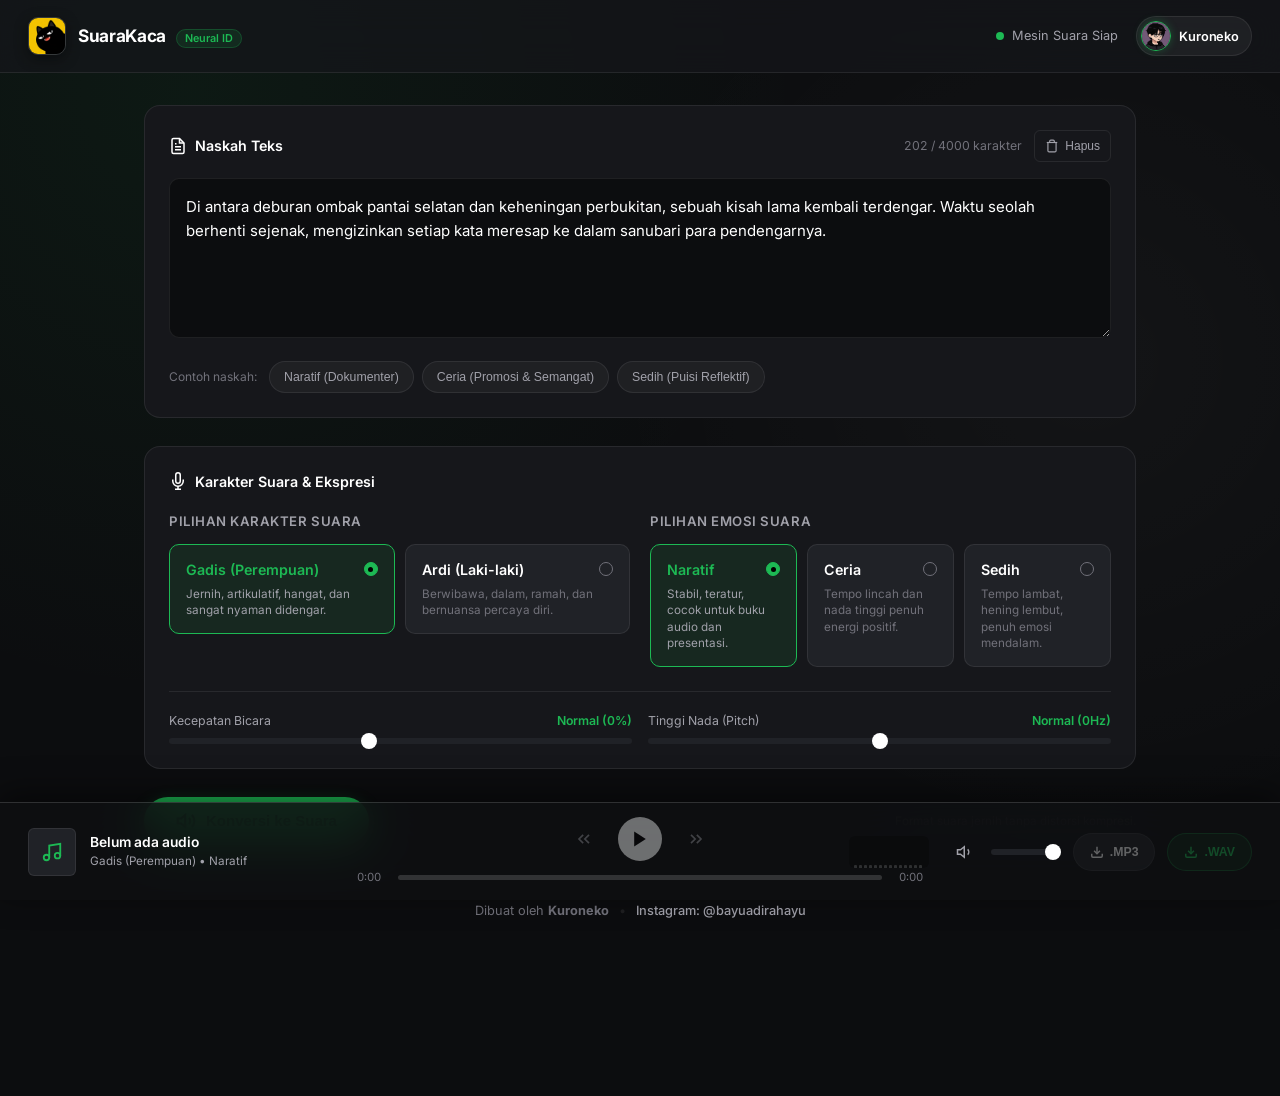
==== index.html @ 6d67e35c "fix: resolve Vercel 404 routing and add reliable fail-safe Indonesian TTS fallback" ====
<!DOCTYPE html>
<html lang="id">

<head>
  <meta charset="UTF-8">
  <meta name="viewport" content="width=device-width, initial-scale=1.0">
  <title>SuaraKaca - Text to Speech Bahasa Indonesia</title>
  <link rel="icon" type="image/png" href="/static/images/icon.png">
  <link rel="apple-touch-icon" href="/static/images/icon.png">
  <link rel="stylesheet" href="/static/css/style.css">
  <link rel="preconnect" href="https://fonts.googleapis.com">
  <link rel="preconnect" href="https://fonts.gstatic.com" crossorigin>
  <link href="https://fonts.googleapis.com/css2?family=Inter:wght@400;500;600;700&display=swap" rel="stylesheet">
</head>

<body>

  <!-- App Header -->
  <header class="app-header">
    <div class="brand-wrapper">
      <img src="/static/images/icon.png" alt="Logo SuaraKaca" class="brand-logo-img">
      <div>
        <span class="brand-title">SuaraKaca</span>
        <span class="brand-badge">Neural ID</span>
      </div>
    </div>

    <div class="header-right">
      <div class="header-status">
        <span class="status-indicator" aria-hidden="true"></span>
        <span class="status-text">Mesin Suara Siap</span>
      </div>

      <!-- Profile Button in Navigation Bar -->
      <button id="profileBtn" class="profile-nav-btn" aria-label="Buka profil pembuat Kuroneko" aria-haspopup="dialog">
        <img src="/static/images/iconprofilesaya.png" alt="Foto Kuroneko" class="nav-avatar">
        <span class="nav-profile-name">Kuroneko</span>
      </button>
    </div>
  </header>

  <!-- Profile Modal Dialog (Liquid Glass) -->
  <div id="profileModal" class="modal-backdrop" role="dialog" aria-modal="true" aria-labelledby="modalProfileTitle"
    style="display: none;">
    <div class="modal-glass-card">
      <button id="closeProfileModal" class="modal-close-btn" aria-label="Tutup jendela profil">
        <svg width="20" height="20" viewBox="0 0 24 24" fill="none" stroke="currentColor" stroke-width="2">
          <line x1="18" y1="6" x2="6" y2="18"></line>
          <line x1="6" y1="6" x2="18" y2="18"></line>
        </svg>
      </button>

      <div class="profile-hero">
        <div class="profile-avatar-wrapper">
          <img src="/static/images/iconprofilesaya.png" alt="Foto Profil Kuroneko" class="profile-avatar-large">
          <span class="profile-online-badge" title="Online" aria-hidden="true"></span>
        </div>
        <h3 id="modalProfileTitle" class="profile-name">Kuroneko</h3>
        <span class="profile-badge">Created by Kuroneko</span>
        <p class="profile-bio">
          Pengembang aplikasi SuaraKaca. Dibuat dengan dedikasi untuk Text to Speech bahasa Indonesia yang jernih.
        </p>
      </div>

      <div class="profile-links">
        <a href="https://instagram.com/bayuadirahayu" target="_blank" rel="noopener noreferrer"
          class="social-link-btn instagram-btn" aria-label="Buka Instagram @bayuadirahayu di tab baru">
          <svg width="18" height="18" viewBox="0 0 24 24" fill="currentColor" aria-hidden="true">
            <path
              d="M12 2.163c3.204 0 3.584.012 4.85.07 3.252.148 4.771 1.691 4.919 4.919.058 1.265.069 1.645.069 4.849 0 3.205-.012 3.584-.069 4.849-.149 3.225-1.664 4.771-4.919 4.919-1.266.058-1.644.07-4.85.07-3.204 0-3.584-.012-4.849-.07-3.26-.149-4.771-1.699-4.919-4.92-.058-1.265-.07-1.644-.07-4.849 0-3.204.013-3.583.07-4.849.149-3.227 1.664-4.771 4.919-4.919 1.266-.057 1.645-.069 4.849-.069zm0-2.163c-3.259 0-3.667.014-4.947.072-4.358.2-6.78 2.618-6.98 6.98-.059 1.281-.073 1.689-.073 4.948 0 3.259.014 3.668.072 4.948.2 4.358 2.618 6.78 6.98 6.98 1.281.058 1.689.072 4.948.072 3.259 0 3.668-.014 4.948-.072 4.354-.2 6.782-2.618 6.979-6.98.059-1.28.073-1.689.073-4.948 0-3.259-.014-3.667-.072-4.947-.196-4.354-2.617-6.78-6.979-6.98-1.281-.059-1.69-.073-4.949-.073zm0 5.838c-3.403 0-6.162 2.759-6.162 6.162s2.759 6.163 6.162 6.163 6.162-2.759 6.162-6.163c0-3.403-2.759-6.162-6.162-6.162zm0 10.162c-2.209 0-4-1.79-4-4 0-2.209 1.791-4 4-4s4 1.791 4 4c0 2.21-1.791 4-4 4zm6.406-11.845c-.796 0-1.441.645-1.441 1.44s.645 1.44 1.441 1.44c.795 0 1.439-.645 1.439-1.44s-.644-1.44-1.439-1.44z" />
          </svg>
          <span>Instagram: @bayuadirahayu</span>
          <svg width="14" height="14" viewBox="0 0 24 24" fill="none" stroke="currentColor" stroke-width="2"
            class="external-icon" aria-hidden="true">
            <path d="M18 13v6a2 2 0 0 1-2 2H5a2 2 0 0 1-2-2V8a2 2 0 0 1 2-2h6"></path>
            <polyline points="15 3 21 3 21 9"></polyline>
            <line x1="10" y1="14" x2="21" y2="3"></line>
          </svg>
        </a>
      </div>
    </div>
  </div>

  <!-- Main Content -->
  <main class="main-container">

    <!-- Error Toast -->
    <div id="errorToast" class="error-toast" role="alert">
      <span id="errorMessage">Terjadi kesalahan pada sistem.</span>
      <button id="errorCloseBtn" class="error-close" aria-label="Tutup pesan kesalahan">
        <svg width="16" height="16" viewBox="0 0 24 24" fill="none" stroke="currentColor" stroke-width="2">
          <line x1="18" y1="6" x2="6" y2="18"></line>
          <line x1="6" y1="6" x2="18" y2="18"></line>
        </svg>
      </button>
    </div>

    <!-- Text Input Panel -->
    <section class="glass-panel editor-section" aria-labelledby="editorHeading">
      <div class="editor-header">
        <h2 id="editorHeading" class="section-label">
          <svg width="18" height="18" viewBox="0 0 24 24" fill="none" stroke="currentColor" stroke-width="2">
            <path d="M14 2H6a2 2 0 0 0-2 2v16a2 2 0 0 0 2 2h12a2 2 0 0 0 2-2V8z"></path>
            <polyline points="14 2 14 8 20 8"></polyline>
            <line x1="16" y1="13" x2="8" y2="13"></line>
            <line x1="16" y1="17" x2="8" y2="17"></line>
            <polyline points="10 9 9 9 8 9"></polyline>
          </svg>
          Naskah Teks
        </h2>
        <div class="editor-actions">
          <span id="charCounter" class="char-counter">0 / 4000 karakter</span>
          <button id="clearTextBtn" class="btn-ghost-sm" aria-label="Bersihkan teks">
            <svg width="14" height="14" viewBox="0 0 24 24" fill="none" stroke="currentColor" stroke-width="2">
              <polyline points="3 6 5 6 21 6"></polyline>
              <path d="M19 6v14a2 2 0 0 1-2 2H7a2 2 0 0 1-2-2V6m3 0V4a2 2 0 0 1 2-2h4a2 2 0 0 1 2 2v2"></path>
            </svg>
            Hapus
          </button>
        </div>
      </div>

      <div class="text-input-wrapper">
        <textarea id="speechText" class="speech-textarea"
          placeholder="Tulis atau tempel teks bahasa Indonesia di sini. Pilih karakter suara dan emosi di bawah, lalu tekan tombol Konversi untuk mendengarkan..."
          maxlength="4000" rows="5"></textarea>
      </div>

      <!-- Quick Preset Examples -->
      <div class="presets-bar">
        <span class="presets-label">Contoh naskah:</span>
        <button type="button" class="chip-btn" data-preset="naratif">
          Naratif (Dokumenter)
        </button>
        <button type="button" class="chip-btn" data-preset="ceria">
          Ceria (Promosi & Semangat)
        </button>
        <button type="button" class="chip-btn" data-preset="sedih">
          Sedih (Puisi Reflektif)
        </button>
      </div>
    </section>

    <!-- Voice & Emotion Configuration -->
    <section class="glass-panel" aria-labelledby="configHeading">
      <h2 id="configHeading" class="section-label" style="margin-bottom: 20px;">
        <svg width="18" height="18" viewBox="0 0 24 24" fill="none" stroke="currentColor" stroke-width="2">
          <path d="M12 1a3 3 0 0 0-3 3v8a3 3 0 0 0 6 0V4a3 3 0 0 0-3-3z"></path>
          <path d="M19 10v2a7 7 0 0 1-14 0v-2"></path>
          <line x1="12" y1="19" x2="12" y2="23"></line>
          <line x1="8" y1="23" x2="16" y2="23"></line>
        </svg>
        Karakter Suara & Ekspresi
      </h2>

      <div class="controls-grid">
        <!-- Voice Choice (Gender) -->
        <div class="control-group">
          <span class="group-title">Pilihan Karakter Suara</span>
          <div class="selector-row" role="radiogroup" aria-label="Pilihan Karakter Suara">
            <!-- Gadis (Female) -->
            <div class="selectable-card active" data-voice="id-ID-GadisNeural" tabindex="0" role="radio"
              aria-checked="true">
              <div class="card-title-row">
                <span class="card-title">Gadis (Perempuan)</span>
                <span class="radio-dot" aria-hidden="true"></span>
              </div>
              <p class="card-desc">Jernih, artikulatif, hangat, dan sangat nyaman didengar.</p>
            </div>
            <!-- Ardi (Male) -->
            <div class="selectable-card" data-voice="id-ID-ArdiNeural" tabindex="0" role="radio" aria-checked="false">
              <div class="card-title-row">
                <span class="card-title">Ardi (Laki-laki)</span>
                <span class="radio-dot" aria-hidden="true"></span>
              </div>
              <p class="card-desc">Berwibawa, dalam, ramah, dan bernuansa percaya diri.</p>
            </div>
          </div>
        </div>

        <!-- Tone / Emotion Choice -->
        <div class="control-group">
          <span class="group-title">Pilihan Emosi Suara</span>
          <div class="selector-row" role="radiogroup" aria-label="Pilihan Emosi Suara">
            <!-- Naratif -->
            <div class="selectable-card active" data-tone="naratif" tabindex="0" role="radio" aria-checked="true">
              <div class="card-title-row">
                <span class="card-title">Naratif</span>
                <span class="radio-dot" aria-hidden="true"></span>
              </div>
              <p class="card-desc">Stabil, teratur, cocok untuk buku audio dan presentasi.</p>
            </div>
            <!-- Ceria -->
            <div class="selectable-card" data-tone="ceria" tabindex="0" role="radio" aria-checked="false">
              <div class="card-title-row">
                <span class="card-title">Ceria</span>
                <span class="radio-dot" aria-hidden="true"></span>
              </div>
              <p class="card-desc">Tempo lincah dan nada tinggi penuh energi positif.</p>
            </div>
            <!-- Sedih -->
            <div class="selectable-card" data-tone="sedih" tabindex="0" role="radio" aria-checked="false">
              <div class="card-title-row">
                <span class="card-title">Sedih</span>
                <span class="radio-dot" aria-hidden="true"></span>
              </div>
              <p class="card-desc">Tempo lambat, hening lembut, penuh emosi mendalam.</p>
            </div>
          </div>
        </div>
      </div>

      <!-- Fine-tune Sliders -->
      <div class="sliders-wrapper"
        style="margin-top: 24px; border-top: 1px solid var(--border-subtle); padding-top: 20px;">
        <div class="slider-item">
          <div class="slider-label-row">
            <label for="rateSlider" class="slider-name">Kecepatan Bicara</label>
            <span id="rateValue" class="slider-value">Normal (0%)</span>
          </div>
          <input type="range" id="rateSlider" min="-30" max="40" value="0" step="5">
        </div>
        <div class="slider-item">
          <div class="slider-label-row">
            <label for="pitchSlider" class="slider-name">Tinggi Nada (Pitch)</label>
            <span id="pitchValue" class="slider-value">Normal (0Hz)</span>
          </div>
          <input type="range" id="pitchSlider" min="-20" max="20" value="0" step="2">
        </div>
      </div>
    </section>

    <!-- Generate Action -->
    <div class="action-bar">
      <button id="generateBtn" class="btn-primary-generate" type="button">
        <svg id="generateIcon" width="20" height="20" viewBox="0 0 24 24" fill="none" stroke="currentColor"
          stroke-width="2.5">
          <polygon points="11 5 6 9 2 9 2 15 6 15 11 19 11 5"></polygon>
          <path d="M15.54 8.46a5 5 0 0 1 0 7.07"></path>
          <path d="M19.07 4.93a10 10 0 0 1 0 14.14"></path>
        </svg>
        <svg id="loadingSpinner" class="loading-circle" width="20" height="20" viewBox="0 0 24 24" fill="none"
          style="display: none;" aria-hidden="true">
          <circle cx="12" cy="12" r="9.5" stroke="currentColor" stroke-width="3" opacity="0.25"></circle>
          <path d="M12 2.5a9.5 9.5 0 0 1 9.5 9.5" stroke="currentColor" stroke-width="3" stroke-linecap="round"></path>
        </svg>
        <span id="generateBtnText">Konversi ke Suara</span>
      </button>
      <span class="card-desc">Format suara jernih tanpa distorsi kompresi.</span>
    </div>

    <!-- Creator Credits Footer -->
    <div class="app-credit-footer">
      <span>Dibuat oleh <strong>Kuroneko</strong></span>
      <span class="credit-divider">•</span>
      <a href="https://instagram.com/bayuadirahayu" target="_blank" rel="noopener noreferrer" class="credit-link">
        Instagram: @bayuadirahayu
      </a>
    </div>

  </main>

  <!-- Sticky Spotify Bottom Player Dock (Liquid Glass) -->
  <footer class="spotify-dock" id="playerDock" aria-label="Pemutar Suara Preview">
    <!-- Left: Track Metadata -->
    <div class="dock-track-info">
      <div class="track-avatar" id="playerAvatar" aria-hidden="true">
        <svg width="22" height="22" viewBox="0 0 24 24" fill="none" stroke="currentColor" stroke-width="2">
          <path d="M9 18V5l12-2v13"></path>
          <circle cx="6" cy="18" r="3"></circle>
          <circle cx="18" cy="16" r="3"></circle>
        </svg>
      </div>
      <div class="track-meta">
        <span class="track-title" id="playerTitle">Belum ada audio</span>
        <span class="track-subtitle" id="playerSubtitle">Gadis (Perempuan) • Naratif</span>
      </div>
    </div>

    <!-- Center: Playback Controls & Scrubber -->
    <div class="dock-playback">
      <div class="playback-buttons">
        <button id="rewindBtn" class="btn-ctrl" aria-label="Mundur 5 detik" disabled>
          <svg width="20" height="20" viewBox="0 0 24 24" fill="none" stroke="currentColor" stroke-width="2">
            <polyline points="11 17 6 12 11 7"></polyline>
            <polyline points="18 17 13 12 18 7"></polyline>
          </svg>
        </button>

        <button id="playPauseBtn" class="btn-play-pause" aria-label="Putar audio" disabled>
          <svg id="playIcon" width="20" height="20" viewBox="0 0 24 24" fill="currentColor">
            <polygon points="5 3 19 12 5 21 5 3"></polygon>
          </svg>
          <svg id="pauseIcon" width="20" height="20" viewBox="0 0 24 24" fill="currentColor" style="display: none;">
            <rect x="6" y="4" width="4" height="16"></rect>
            <rect x="14" y="4" width="4" height="16"></rect>
          </svg>
        </button>

        <button id="forwardBtn" class="btn-ctrl" aria-label="Maju 5 detik" disabled>
          <svg width="20" height="20" viewBox="0 0 24 24" fill="none" stroke="currentColor" stroke-width="2">
            <polyline points="13 17 18 12 13 7"></polyline>
            <polyline points="6 17 11 12 6 7"></polyline>
          </svg>
        </button>
      </div>

      <div class="scrubber-row">
        <span id="currentTime" class="time-text">0:00</span>
        <div id="progressTrack" class="progress-track" role="slider" aria-label="Progres pemutaran" aria-valuemin="0"
          aria-valuemax="100" aria-valuenow="0" tabindex="0">
          <div id="progressFill" class="progress-fill">
            <div class="progress-handle"></div>
          </div>
        </div>
        <span id="durationTime" class="time-text">0:00</span>
      </div>
    </div>

    <!-- Right: Visualizer Spectrum & Dual Downloads -->
    <div class="dock-actions">
      <canvas id="visualizerCanvas" class="visualizer-canvas" width="80" height="32" aria-hidden="true"></canvas>

      <div class="volume-group">
        <button id="muteBtn" class="btn-ctrl" aria-label="Bisukan suara">
          <svg id="volumeIcon" width="18" height="18" viewBox="0 0 24 24" fill="none" stroke="currentColor"
            stroke-width="2">
            <polygon points="11 5 6 9 2 9 2 15 6 15 11 19 11 5"></polygon>
            <path d="M15.54 8.46a5 5 0 0 1 0 7.07"></path>
          </svg>
        </button>
        <input type="range" id="volumeSlider" class="volume-slider" min="0" max="1" step="0.05" value="1"
          aria-label="Pengatur volume">
      </div>

      <button id="downloadMp3Btn" class="btn-download" aria-label="Unduh format MP3" disabled>
        <svg width="14" height="14" viewBox="0 0 24 24" fill="none" stroke="currentColor" stroke-width="2.5">
          <path d="M21 15v4a2 2 0 0 1-2 2H5a2 2 0 0 1-2-2v-4"></path>
          <polyline points="7 10 12 15 17 10"></polyline>
          <line x1="12" y1="15" x2="12" y2="3"></line>
        </svg>
        .MP3
      </button>

      <button id="downloadWavBtn" class="btn-download btn-download-wav" aria-label="Unduh format WAV" disabled>
        <svg width="14" height="14" viewBox="0 0 24 24" fill="none" stroke="currentColor" stroke-width="2.5">
          <path d="M21 15v4a2 2 0 0 1-2 2H5a2 2 0 0 1-2-2v-4"></path>
          <polyline points="7 10 12 15 17 10"></polyline>
          <line x1="12" y1="15" x2="12" y2="3"></line>
        </svg>
        .WAV
      </button>
    </div>
  </footer>

  <!-- Scripts -->
  <script src="/static/js/wav_encoder.js"></script>
  <script src="/static/js/app.js"></script>
</body>

</html>
---- static/css/style.css ----
/* ==========================================================================
   SuaraKaca - Spotify Liquid Glass Theme
   Designed following Antislop UI & Accessibility standards (WCAG AAA)
   ========================================================================== */

:root {
  /* Color Palette (R-29: 2-3 Core + 1 Accent) */
  --bg-base: #0c0d0f;
  --bg-surface: #16171b;
  --bg-surface-elevated: #202227;
  --bg-glass: rgba(22, 23, 27, 0.72);
  --bg-glass-heavy: rgba(14, 15, 18, 0.88);
  
  --border-subtle: rgba(255, 255, 255, 0.08);
  --border-glass: rgba(255, 255, 255, 0.14);
  --border-focus: #1db954;

  --text-primary: #ffffff;
  --text-secondary: #a1a1aa;
  --text-muted: #71717a;

  --spotify-green: #1db954;
  --spotify-green-hover: #1ed760;
  --spotify-green-active: #169c46;
  --spotify-green-glow: rgba(29, 185, 84, 0.28);

  --danger-bg: rgba(239, 68, 68, 0.15);
  --danger-border: rgba(239, 68, 68, 0.4);
  --danger-text: #fca5a5;

  /* Typography */
  --font-sans: 'Inter', -apple-system, BlinkMacSystemFont, 'Segoe UI', Roboto, Helvetica, Arial, sans-serif;
  
  /* Radii (R-11: Varied and deliberate) */
  --radius-sm: 6px;
  --radius-md: 10px;
  --radius-lg: 16px;
  --radius-full: 9999px;

  /* Transitions */
  --transition-fast: 140ms ease;
  --transition-normal: 220ms cubic-bezier(0.16, 1, 0.3, 1);
}

/* Base Reset */
*, *::before, *::after {
  box-sizing: border-box;
  margin: 0;
  padding: 0;
}

html, body {
  min-height: 100%;
  background-color: var(--bg-base);
  color: var(--text-primary);
  font-family: var(--font-sans);
  font-size: 15px;
  line-height: 1.5;
  -webkit-font-smoothing: antialiased;
  -moz-osx-font-smoothing: grayscale;
}

body {
  display: flex;
  flex-direction: column;
  padding-bottom: 120px; /* Space for sticky Spotify player dock */
  overflow-x: hidden;
  background-image: 
    radial-gradient(circle at 15% 10%, rgba(29, 185, 84, 0.07) 0%, transparent 45%),
    radial-gradient(circle at 85% 40%, rgba(255, 255, 255, 0.03) 0%, transparent 40%);
  background-attachment: fixed;
}

/* Accessibility: Visible Focus (R-32) */
:focus-visible {
  outline: 2px solid var(--border-focus);
  outline-offset: 2px;
}

/* App Header */
.app-header {
  position: sticky;
  top: 0;
  z-index: 40;
  display: flex;
  align-items: center;
  justify-content: space-between;
  padding: 16px 28px;
  background: var(--bg-glass);
  backdrop-filter: blur(16px);
  -webkit-backdrop-filter: blur(16px);
  border-bottom: 1px solid var(--border-subtle);
}

.brand-wrapper {
  display: flex;
  align-items: center;
  gap: 12px;
}

.brand-logo-img {
  width: 38px;
  height: 38px;
  border-radius: var(--radius-md);
  object-fit: cover;
  border: 1px solid rgba(255, 255, 255, 0.15);
  box-shadow: 0 4px 14px rgba(0, 0, 0, 0.4);
}

.brand-icon {
  width: 34px;
  height: 34px;
  border-radius: var(--radius-md);
  background: linear-gradient(135deg, #1db954, #12632e);
  display: flex;
  align-items: center;
  justify-content: center;
  color: #000;
  box-shadow: 0 4px 12px rgba(29, 185, 84, 0.25);
}

.brand-title {
  font-size: 1.15rem;
  font-weight: 700;
  letter-spacing: -0.02em;
  color: var(--text-primary);
}

.brand-badge {
  font-size: 0.72rem;
  font-weight: 600;
  color: var(--spotify-green);
  background: rgba(29, 185, 84, 0.12);
  padding: 2px 8px;
  border-radius: var(--radius-full);
  border: 1px solid rgba(29, 185, 84, 0.25);
  margin-left: 6px;
}

.header-right {
  display: flex;
  align-items: center;
  gap: 18px;
}

.header-status {
  font-size: 0.85rem;
  color: var(--text-secondary);
  display: flex;
  align-items: center;
  gap: 8px;
}

@media (max-width: 600px) {
  .header-status .status-text {
    display: none;
  }
}

.status-indicator {
  width: 8px;
  height: 8px;
  border-radius: 50%;
  background: var(--spotify-green);
}

/* Profile Navigation Button */
.profile-nav-btn {
  display: inline-flex;
  align-items: center;
  gap: 8px;
  background: rgba(255, 255, 255, 0.05);
  border: 1px solid var(--border-subtle);
  border-radius: var(--radius-full);
  padding: 4px 12px 4px 4px;
  cursor: pointer;
  color: var(--text-primary);
  font-family: inherit;
  font-size: 0.85rem;
  font-weight: 600;
  transition: all var(--transition-fast);
  min-height: 40px;
}

.profile-nav-btn:hover {
  background: rgba(255, 255, 255, 0.1);
  border-color: rgba(255, 255, 255, 0.25);
  transform: translateY(-1px);
}

.nav-avatar {
  width: 30px;
  height: 30px;
  border-radius: 50%;
  object-fit: cover;
  border: 1.5px solid var(--spotify-green);
  box-shadow: 0 0 8px rgba(29, 185, 84, 0.3);
}

.nav-profile-name {
  letter-spacing: -0.01em;
}

/* Profile Modal (Liquid Glass) */
.modal-backdrop {
  position: fixed;
  inset: 0;
  z-index: 100;
  background: rgba(0, 0, 0, 0.75);
  backdrop-filter: blur(12px);
  -webkit-backdrop-filter: blur(12px);
  display: flex;
  align-items: center;
  justify-content: center;
  padding: 20px;
  opacity: 0;
  pointer-events: none;
  transition: opacity var(--transition-normal);
}

.modal-backdrop.open {
  opacity: 1;
  pointer-events: auto;
}

.modal-glass-card {
  position: relative;
  width: 100%;
  max-width: 440px;
  background: rgba(22, 23, 27, 0.92);
  border: 1px solid var(--border-glass);
  border-radius: var(--radius-lg);
  padding: 36px 28px 30px 28px;
  box-shadow: 0 24px 60px rgba(0, 0, 0, 0.7);
  display: flex;
  flex-direction: column;
  gap: 20px;
  transform: scale(0.94);
  transition: transform var(--transition-normal);
}

.modal-backdrop.open .modal-glass-card {
  transform: scale(1);
}

.modal-close-btn {
  position: absolute;
  top: 14px;
  right: 14px;
  background: transparent;
  border: none;
  color: var(--text-muted);
  cursor: pointer;
  padding: 8px;
  border-radius: 50%;
  display: flex;
  align-items: center;
  justify-content: center;
  transition: all var(--transition-fast);
}

.modal-close-btn:hover {
  color: var(--text-primary);
  background: rgba(255, 255, 255, 0.08);
}

.profile-hero {
  display: flex;
  flex-direction: column;
  align-items: center;
  text-align: center;
  gap: 10px;
}

.profile-avatar-wrapper {
  position: relative;
  width: 88px;
  height: 88px;
  margin-bottom: 4px;
}

.profile-avatar-large {
  width: 100%;
  height: 100%;
  border-radius: 50%;
  object-fit: cover;
  border: 2px solid var(--spotify-green);
  box-shadow: 0 0 24px var(--spotify-green-glow);
}

.profile-online-badge {
  position: absolute;
  bottom: 2px;
  right: 2px;
  width: 16px;
  height: 16px;
  background: var(--spotify-green);
  border: 3px solid #16171b;
  border-radius: 50%;
}

.profile-name {
  font-size: 1.35rem;
  font-weight: 700;
  letter-spacing: -0.02em;
  color: var(--text-primary);
}

.profile-badge {
  font-size: 0.78rem;
  font-weight: 600;
  color: var(--spotify-green);
  background: rgba(29, 185, 84, 0.12);
  border: 1px solid rgba(29, 185, 84, 0.28);
  padding: 3px 14px;
  border-radius: var(--radius-full);
}

.profile-bio {
  font-size: 0.88rem;
  color: var(--text-secondary);
  line-height: 1.55;
  margin-top: 4px;
}

.profile-links {
  display: flex;
  flex-direction: column;
  gap: 10px;
  width: 100%;
}

.social-link-btn {
  display: flex;
  align-items: center;
  justify-content: center;
  gap: 10px;
  width: 100%;
  padding: 12px 20px;
  border-radius: var(--radius-full);
  font-size: 0.92rem;
  font-weight: 600;
  text-decoration: none;
  transition: all var(--transition-fast);
  min-height: 44px;
}

.instagram-btn {
  background: linear-gradient(135deg, rgba(225, 48, 108, 0.15), rgba(131, 58, 180, 0.15));
  border: 1px solid rgba(225, 48, 108, 0.35);
  color: #ff8ab1;
}

.instagram-btn:hover {
  background: linear-gradient(135deg, rgba(225, 48, 108, 0.25), rgba(131, 58, 180, 0.25));
  border-color: #ff8ab1;
  color: #ffffff;
  transform: translateY(-1px);
  box-shadow: 0 4px 16px rgba(225, 48, 108, 0.25);
}

.external-icon {
  opacity: 0.7;
}

/* Creator Credits Footer */
.app-credit-footer {
  margin-top: 28px;
  display: flex;
  align-items: center;
  justify-content: center;
  gap: 10px;
  font-size: 0.85rem;
  color: var(--text-muted);
  padding-bottom: 24px;
  flex-wrap: wrap;
}

.credit-divider {
  color: var(--border-subtle);
}

.credit-link {
  color: var(--text-secondary);
  text-decoration: none;
  font-weight: 500;
  transition: color var(--transition-fast);
}

.credit-link:hover {
  color: var(--spotify-green);
}

/* Main Layout */
.main-container {
  width: 100%;
  max-width: 1040px;
  margin: 0 auto;
  padding: 32px 24px;
  display: flex;
  flex-direction: column;
  gap: 28px;
}

/* Glass Card Container */
.glass-panel {
  background: var(--bg-surface);
  border: 1px solid var(--border-subtle);
  border-radius: var(--radius-lg);
  padding: 24px;
  transition: border-color var(--transition-normal);
}

.glass-panel:focus-within {
  border-color: rgba(255, 255, 255, 0.18);
}

/* Editor Section */
.editor-section {
  display: flex;
  flex-direction: column;
  gap: 16px;
}

.editor-header {
  display: flex;
  align-items: center;
  justify-content: space-between;
}

.section-label {
  font-size: 0.95rem;
  font-weight: 600;
  color: var(--text-primary);
  display: flex;
  align-items: center;
  gap: 8px;
}

.editor-actions {
  display: flex;
  align-items: center;
  gap: 12px;
}

.char-counter {
  font-size: 0.82rem;
  color: var(--text-muted);
}

.btn-ghost-sm {
  background: transparent;
  border: 1px solid var(--border-subtle);
  color: var(--text-secondary);
  border-radius: var(--radius-sm);
  padding: 5px 10px;
  font-size: 0.8rem;
  font-weight: 500;
  cursor: pointer;
  display: inline-flex;
  align-items: center;
  gap: 6px;
  min-height: 32px;
  transition: all var(--transition-fast);
}

.btn-ghost-sm:hover:not(:disabled) {
  color: var(--text-primary);
  background: rgba(255, 255, 255, 0.05);
  border-color: rgba(255, 255, 255, 0.2);
}

.btn-ghost-sm:disabled {
  opacity: 0.4;
  cursor: not-allowed;
}

/* Textarea with Custom Scrollbar */
.text-input-wrapper {
  position: relative;
  width: 100%;
}

.speech-textarea {
  width: 100%;
  min-height: 160px;
  padding: 16px;
  background: var(--bg-base);
  border: 1px solid var(--border-subtle);
  border-radius: var(--radius-md);
  color: var(--text-primary);
  font-family: inherit;
  font-size: 1rem;
  line-height: 1.6;
  resize: vertical;
  transition: border-color var(--transition-fast), box-shadow var(--transition-fast);
}

.speech-textarea::placeholder {
  color: var(--text-muted);
}

.speech-textarea:focus {
  outline: none;
  border-color: var(--spotify-green);
  box-shadow: 0 0 0 1px var(--spotify-green);
}

/* Preset Chips */
.presets-bar {
  display: flex;
  align-items: center;
  flex-wrap: wrap;
  gap: 8px;
}

.presets-label {
  font-size: 0.8rem;
  color: var(--text-muted);
  margin-right: 4px;
}

.chip-btn {
  background: rgba(255, 255, 255, 0.04);
  border: 1px solid var(--border-subtle);
  color: var(--text-secondary);
  border-radius: var(--radius-full);
  padding: 6px 14px;
  font-size: 0.82rem;
  cursor: pointer;
  transition: all var(--transition-fast);
  min-height: 32px;
}

.chip-btn:hover {
  background: rgba(255, 255, 255, 0.08);
  color: var(--text-primary);
  border-color: rgba(255, 255, 255, 0.2);
}

/* Control Matrix (Voice & Emotion) */
.controls-grid {
  display: grid;
  grid-template-columns: repeat(2, 1fr);
  gap: 20px;
}

@media (max-width: 768px) {
  .controls-grid {
    grid-template-columns: 1fr;
  }
}

.control-group {
  display: flex;
  flex-direction: column;
  gap: 12px;
}

.group-title {
  font-size: 0.88rem;
  font-weight: 600;
  color: var(--text-secondary);
  text-transform: uppercase;
  letter-spacing: 0.04em;
}

/* Selection Cards */
.selector-row {
  display: grid;
  grid-template-columns: repeat(auto-fit, minmax(130px, 1fr));
  gap: 10px;
}

.selectable-card {
  position: relative;
  background: var(--bg-surface-elevated);
  border: 1px solid var(--border-subtle);
  border-radius: var(--radius-md);
  padding: 14px 16px;
  cursor: pointer;
  display: flex;
  flex-direction: column;
  gap: 6px;
  transition: all var(--transition-fast);
  user-select: none;
  min-height: 44px; /* Minimum accessible tap target R-03 */
}

.selectable-card:hover {
  background: rgba(255, 255, 255, 0.06);
  border-color: rgba(255, 255, 255, 0.2);
}

.selectable-card.active {
  background: rgba(29, 185, 84, 0.1);
  border-color: var(--spotify-green);
}

.card-title-row {
  display: flex;
  align-items: center;
  justify-content: space-between;
}

.card-title {
  font-size: 0.95rem;
  font-weight: 600;
  color: var(--text-primary);
}

.selectable-card.active .card-title {
  color: var(--spotify-green);
}

.card-desc {
  font-size: 0.78rem;
  color: var(--text-muted);
  line-height: 1.4;
}

.selectable-card.active .card-desc {
  color: var(--text-secondary);
}

.radio-dot {
  width: 14px;
  height: 14px;
  border-radius: 50%;
  border: 1.5px solid var(--text-muted);
  display: flex;
  align-items: center;
  justify-content: center;
  transition: all var(--transition-fast);
}

.selectable-card.active .radio-dot {
  border-color: var(--spotify-green);
  background: var(--spotify-green);
}

.selectable-card.active .radio-dot::after {
  content: '';
  width: 5px;
  height: 5px;
  border-radius: 50%;
  background: #000;
}

/* Fine-tune Sliders */
.sliders-wrapper {
  display: grid;
  grid-template-columns: 1fr 1fr;
  gap: 16px;
  padding-top: 10px;
}

@media (max-width: 600px) {
  .sliders-wrapper {
    grid-template-columns: 1fr;
  }
}

.slider-item {
  display: flex;
  flex-direction: column;
  gap: 8px;
}

.slider-label-row {
  display: flex;
  justify-content: space-between;
  align-items: center;
  font-size: 0.82rem;
}

.slider-name {
  color: var(--text-secondary);
}

.slider-value {
  color: var(--spotify-green);
  font-weight: 600;
  font-variant-numeric: tabular-nums;
}

/* Custom Range Input */
input[type="range"] {
  -webkit-appearance: none;
  appearance: none;
  width: 100%;
  height: 6px;
  background: var(--bg-surface-elevated);
  border-radius: var(--radius-full);
  outline: none;
  cursor: pointer;
}

input[type="range"]::-webkit-slider-thumb {
  -webkit-appearance: none;
  appearance: none;
  width: 16px;
  height: 16px;
  border-radius: 50%;
  background: var(--text-primary);
  cursor: pointer;
  transition: transform var(--transition-fast), background-color var(--transition-fast);
}

input[type="range"]:hover::-webkit-slider-thumb {
  background: var(--spotify-green);
  transform: scale(1.15);
}

/* Primary Generation Action Bar */
.action-bar {
  display: flex;
  align-items: center;
  justify-content: space-between;
  gap: 16px;
  flex-wrap: wrap;
}

.btn-primary-generate {
  background: var(--spotify-green);
  color: #000000;
  border: none;
  border-radius: var(--radius-full);
  padding: 14px 32px;
  font-size: 1rem;
  font-weight: 700;
  cursor: pointer;
  display: inline-flex;
  align-items: center;
  justify-content: center;
  gap: 10px;
  min-height: 48px;
  transition: transform var(--transition-fast), background-color var(--transition-fast), box-shadow var(--transition-fast);
  box-shadow: 0 4px 16px var(--spotify-green-glow);
}

.btn-primary-generate:hover:not(:disabled) {
  background: var(--spotify-green-hover);
  transform: scale(1.02);
  box-shadow: 0 6px 20px rgba(29, 185, 84, 0.4);
}

.btn-primary-generate:active:not(:disabled) {
  background: var(--spotify-green-active);
  transform: scale(0.98);
}

.btn-primary-generate:disabled {
  opacity: 0.55;
  cursor: not-allowed;
  transform: none;
  box-shadow: none;
}

/* Error Banner */
.error-toast {
  display: none;
  background: var(--danger-bg);
  border: 1px solid var(--danger-border);
  color: var(--danger-text);
  padding: 12px 16px;
  border-radius: var(--radius-md);
  font-size: 0.88rem;
  align-items: center;
  justify-content: space-between;
  gap: 12px;
}

.error-toast.visible {
  display: flex;
}

.error-close {
  background: transparent;
  border: none;
  color: var(--danger-text);
  cursor: pointer;
  padding: 4px;
}

/* ==========================================================================
   Spotify Sticky Player Dock (Liquid Glass Bottom Bar)
   ========================================================================== */
.spotify-dock {
  position: fixed;
  bottom: 0;
  left: 0;
  right: 0;
  z-index: 50;
  background: var(--bg-glass-heavy);
  backdrop-filter: blur(24px);
  -webkit-backdrop-filter: blur(24px);
  border-top: 1px solid var(--border-glass);
  padding: 14px 28px;
  box-shadow: 0 -8px 32px rgba(0, 0, 0, 0.5);
  display: grid;
  grid-template-columns: 280px 1fr 280px;
  align-items: center;
  gap: 24px;
}

@media (max-width: 900px) {
  .spotify-dock {
    grid-template-columns: 1fr;
    padding: 12px 18px;
    gap: 12px;
  }
}

/* Left: Track Information & Waveform */
.dock-track-info {
  display: flex;
  align-items: center;
  gap: 14px;
  min-width: 0;
}

.track-avatar {
  width: 48px;
  height: 48px;
  border-radius: var(--radius-sm);
  background: var(--bg-surface-elevated);
  border: 1px solid var(--border-subtle);
  display: flex;
  align-items: center;
  justify-content: center;
  color: var(--spotify-green);
  flex-shrink: 0;
}

.track-avatar.playing {
  background: linear-gradient(135deg, rgba(29, 185, 84, 0.2), rgba(0,0,0,0.5));
  border-color: rgba(29, 185, 84, 0.4);
}

.track-meta {
  display: flex;
  flex-direction: column;
  overflow: hidden;
  min-width: 0;
}

.track-title {
  font-size: 0.92rem;
  font-weight: 600;
  color: var(--text-primary);
  white-space: nowrap;
  overflow: hidden;
  text-overflow: ellipsis;
}

.track-subtitle {
  font-size: 0.78rem;
  color: var(--text-secondary);
  white-space: nowrap;
  overflow: hidden;
  text-overflow: ellipsis;
}

/* Center: Playback Controls & Progress Scrubber */
.dock-playback {
  display: flex;
  flex-direction: column;
  align-items: center;
  gap: 8px;
  width: 100%;
  max-width: 580px;
  margin: 0 auto;
}

.playback-buttons {
  display: flex;
  align-items: center;
  gap: 16px;
}

.btn-ctrl {
  background: transparent;
  border: none;
  color: var(--text-secondary);
  cursor: pointer;
  display: flex;
  align-items: center;
  justify-content: center;
  border-radius: 50%;
  padding: 8px;
  transition: color var(--transition-fast), transform var(--transition-fast);
  min-width: 36px;
  min-height: 36px;
}

.btn-ctrl:hover:not(:disabled) {
  color: var(--text-primary);
  transform: scale(1.1);
}

.btn-ctrl:disabled {
  opacity: 0.35;
  cursor: not-allowed;
}

.btn-play-pause {
  width: 44px;
  height: 44px;
  border-radius: 50%;
  background: var(--text-primary);
  color: #000000;
  border: none;
  display: flex;
  align-items: center;
  justify-content: center;
  cursor: pointer;
  transition: transform var(--transition-fast), background-color var(--transition-fast), box-shadow var(--transition-fast);
}

.btn-play-pause:hover:not(:disabled) {
  transform: scale(1.08);
  background: var(--spotify-green);
  box-shadow: 0 0 16px var(--spotify-green-glow);
}

.btn-play-pause:disabled {
  opacity: 0.4;
  cursor: not-allowed;
  transform: none;
}

/* Time Scrubber Row */
.scrubber-row {
  display: flex;
  align-items: center;
  gap: 10px;
  width: 100%;
}

.time-text {
  font-size: 0.75rem;
  color: var(--text-muted);
  font-variant-numeric: tabular-nums;
  min-width: 38px;
  text-align: center;
}

.progress-track {
  position: relative;
  flex: 1;
  height: 5px;
  background: rgba(255, 255, 255, 0.15);
  border-radius: var(--radius-full);
  cursor: pointer;
}

.progress-fill {
  position: absolute;
  top: 0;
  left: 0;
  height: 100%;
  width: 0%;
  background: var(--text-primary);
  border-radius: var(--radius-full);
  transition: background-color var(--transition-fast);
}

.progress-track:hover .progress-fill {
  background: var(--spotify-green);
}

.progress-handle {
  position: absolute;
  top: 50%;
  right: -5px;
  transform: translateY(-50%) scale(0);
  width: 12px;
  height: 12px;
  border-radius: 50%;
  background: var(--text-primary);
  box-shadow: 0 2px 4px rgba(0,0,0,0.4);
  transition: transform var(--transition-fast);
}

.progress-track:hover .progress-handle {
  transform: translateY(-50%) scale(1);
}

/* Right: Visualizer & Dual Download Actions */
.dock-actions {
  display: flex;
  align-items: center;
  justify-content: flex-end;
  gap: 12px;
}

@media (max-width: 900px) {
  .dock-actions {
    justify-content: center;
    width: 100%;
  }
}

.visualizer-canvas {
  width: 80px;
  height: 32px;
  border-radius: var(--radius-sm);
  background: rgba(0, 0, 0, 0.25);
}

.btn-download {
  background: var(--bg-surface-elevated);
  border: 1px solid var(--border-subtle);
  color: var(--text-primary);
  border-radius: var(--radius-full);
  padding: 8px 16px;
  font-size: 0.82rem;
  font-weight: 600;
  cursor: pointer;
  display: inline-flex;
  align-items: center;
  gap: 6px;
  min-height: 38px;
  transition: all var(--transition-fast);
  text-decoration: none;
}

.btn-download:hover:not(:disabled) {
  background: rgba(255, 255, 255, 0.1);
  border-color: rgba(255, 255, 255, 0.3);
  transform: translateY(-1px);
}

.btn-download:disabled {
  opacity: 0.35;
  cursor: not-allowed;
  transform: none;
}

.btn-download.btn-download-wav {
  background: rgba(29, 185, 84, 0.12);
  border-color: rgba(29, 185, 84, 0.35);
  color: var(--spotify-green);
}

.btn-download.btn-download-wav:hover:not(:disabled) {
  background: rgba(29, 185, 84, 0.2);
  border-color: var(--spotify-green);
  color: #ffffff;
}

/* Volume Control */
.volume-group {
  display: flex;
  align-items: center;
  gap: 8px;
  margin-left: 6px;
}

.volume-slider {
  width: 70px !important;
}

/* Circular Loading Spinner */
.loading-circle {
  animation: spin-loading-circle 0.8s linear infinite;
  flex-shrink: 0;
}

@keyframes spin-loading-circle {
  0% {
    transform: rotate(0deg);
  }
  100% {
    transform: rotate(360deg);
  }
}

.spin-icon {
  animation: spin 0.9s linear infinite;
}

@keyframes spin {
  100% {
    transform: rotate(360deg);
  }
}
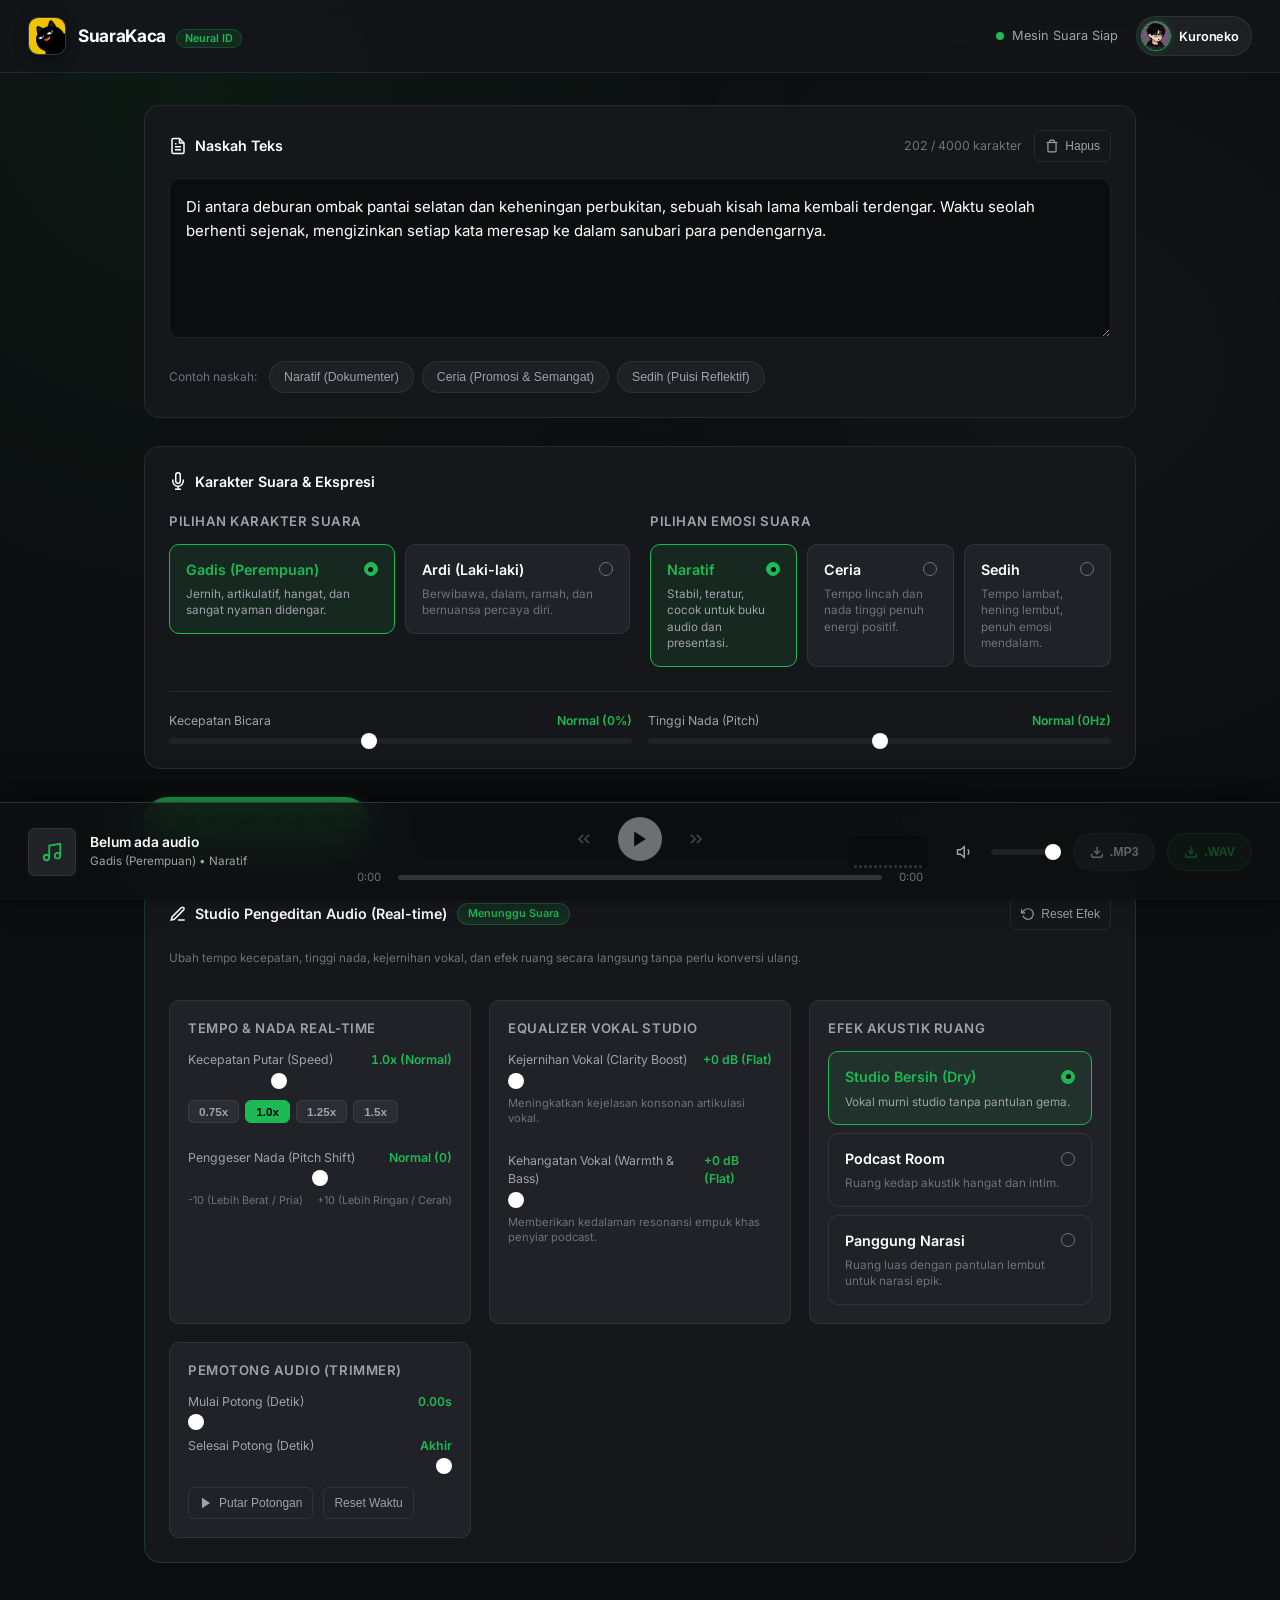
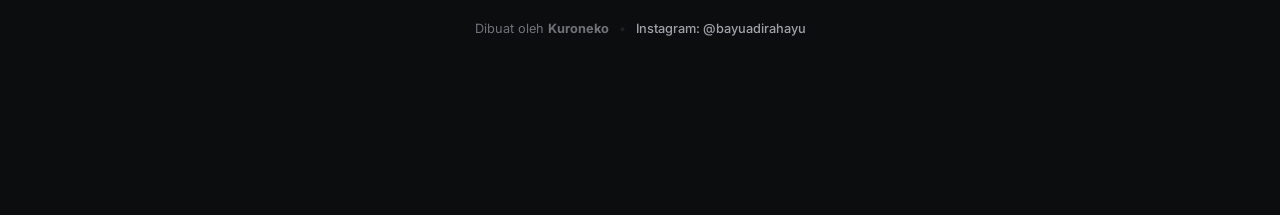
==== commit 5a8b3f27: "feat: add real-time audio studio editor with live pitch/tempo review, vocal EQ, reverb, and trimmer" ====
--- a/index.html
+++ b/index.html
@@ -249,6 +249,149 @@
       <span class="card-desc">Format suara jernih tanpa distorsi kompresi.</span>
     </div>
 
+    <!-- Studio Audio Editor Section (Active after Conversion) -->
+    <section class="glass-panel studio-editor-panel" id="studioEditorPanel" aria-labelledby="studioEditorHeading">
+      <div class="editor-header">
+        <div style="display: flex; align-items: center; gap: 10px;">
+          <h2 id="studioEditorHeading" class="section-label">
+            <svg width="18" height="18" viewBox="0 0 24 24" fill="none" stroke="currentColor" stroke-width="2">
+              <path d="M12 20h9"></path>
+              <path d="M16.5 3.5a2.121 2.121 0 0 1 3 3L7 19l-4 1 1-4L16.5 3.5z"></path>
+            </svg>
+            Studio Pengeditan Audio (Real-time)
+          </h2>
+          <span class="studio-status-pill" id="studioStatusPill">Menunggu Suara</span>
+        </div>
+        <button id="resetAudioEffectsBtn" class="btn-ghost-sm" type="button" aria-label="Reset semua efek ke normal">
+          <svg width="14" height="14" viewBox="0 0 24 24" fill="none" stroke="currentColor" stroke-width="2">
+            <polyline points="1 4 1 10 7 10"></polyline>
+            <path d="M3.51 15a9 9 0 1 0 2.13-9.36L1 10"></path>
+          </svg>
+          Reset Efek
+        </button>
+      </div>
+
+      <p class="card-desc" style="margin-top: 4px; margin-bottom: 18px;">
+        Ubah tempo kecepatan, tinggi nada, kejernihan vokal, dan efek ruang secara langsung tanpa perlu konversi ulang.
+      </p>
+
+      <div class="studio-grid">
+        <!-- Tempo & Pitch Real-time -->
+        <div class="studio-box">
+          <span class="group-title">Tempo & Nada Real-time</span>
+          
+          <div class="slider-item">
+            <div class="slider-label-row">
+              <label for="liveSpeedSlider" class="slider-name">Kecepatan Putar (Speed)</label>
+              <span id="liveSpeedValue" class="slider-value">1.0x (Normal)</span>
+            </div>
+            <input type="range" id="liveSpeedSlider" min="0.5" max="2.0" step="0.05" value="1.0">
+            <div class="quick-tempo-chips">
+              <button type="button" class="mini-chip" data-speed="0.75">0.75x</button>
+              <button type="button" class="mini-chip active" data-speed="1.0">1.0x</button>
+              <button type="button" class="mini-chip" data-speed="1.25">1.25x</button>
+              <button type="button" class="mini-chip" data-speed="1.5">1.5x</button>
+            </div>
+          </div>
+
+          <div class="slider-item" style="margin-top: 14px;">
+            <div class="slider-label-row">
+              <label for="livePitchSlider" class="slider-name">Penggeser Nada (Pitch Shift)</label>
+              <span id="livePitchValue" class="slider-value">Normal (0)</span>
+            </div>
+            <input type="range" id="livePitchSlider" min="-10" max="10" step="1" value="0">
+            <div class="slider-help-text">
+              <span>-10 (Lebih Berat / Pria)</span>
+              <span>+10 (Lebih Ringan / Cerah)</span>
+            </div>
+          </div>
+        </div>
+
+        <!-- Equalizer Vokal Studio -->
+        <div class="studio-box">
+          <span class="group-title">Equalizer Vokal Studio</span>
+
+          <div class="slider-item">
+            <div class="slider-label-row">
+              <label for="eqClaritySlider" class="slider-name">Kejernihan Vokal (Clarity Boost)</label>
+              <span id="eqClarityValue" class="slider-value">+0 dB (Flat)</span>
+            </div>
+            <input type="range" id="eqClaritySlider" min="0" max="12" step="1" value="0">
+            <span class="slider-help-caption">Meningkatkan kejelasan konsonan artikulasi vokal.</span>
+          </div>
+
+          <div class="slider-item" style="margin-top: 14px;">
+            <div class="slider-label-row">
+              <label for="eqBassSlider" class="slider-name">Kehangatan Vokal (Warmth & Bass)</label>
+              <span id="eqBassValue" class="slider-value">+0 dB (Flat)</span>
+            </div>
+            <input type="range" id="eqBassSlider" min="0" max="10" step="1" value="0">
+            <span class="slider-help-caption">Memberikan kedalaman resonansi empuk khas penyiar podcast.</span>
+          </div>
+        </div>
+
+        <!-- Efek Akustik Ruang -->
+        <div class="studio-box">
+          <span class="group-title">Efek Akustik Ruang</span>
+          <div class="reverb-options" role="radiogroup" aria-label="Pilihan Ruang Akustik">
+            <div class="selectable-card active" data-reverb="dry" tabindex="0" role="radio" aria-checked="true">
+              <div class="card-title-row">
+                <span class="card-title">Studio Bersih (Dry)</span>
+                <span class="radio-dot" aria-hidden="true"></span>
+              </div>
+              <p class="card-desc">Vokal murni studio tanpa pantulan gema.</p>
+            </div>
+            <div class="selectable-card" data-reverb="room" tabindex="0" role="radio" aria-checked="false">
+              <div class="card-title-row">
+                <span class="card-title">Podcast Room</span>
+                <span class="radio-dot" aria-hidden="true"></span>
+              </div>
+              <p class="card-desc">Ruang kedap akustik hangat dan intim.</p>
+            </div>
+            <div class="selectable-card" data-reverb="hall" tabindex="0" role="radio" aria-checked="false">
+              <div class="card-title-row">
+                <span class="card-title">Panggung Narasi</span>
+                <span class="radio-dot" aria-hidden="true"></span>
+              </div>
+              <p class="card-desc">Ruang luas dengan pantulan lembut untuk narasi epik.</p>
+            </div>
+          </div>
+        </div>
+
+        <!-- Pemotong Audio (Trimmer) -->
+        <div class="studio-box">
+          <span class="group-title">Pemotong Audio (Trimmer)</span>
+          <div class="trimmer-row">
+            <div class="slider-item">
+              <div class="slider-label-row">
+                <label for="trimStartSlider" class="slider-name">Mulai Potong (Detik)</label>
+                <span id="trimStartValue" class="slider-value">0.00s</span>
+              </div>
+              <input type="range" id="trimStartSlider" min="0" max="60" step="0.1" value="0">
+            </div>
+            <div class="slider-item">
+              <div class="slider-label-row">
+                <label for="trimEndSlider" class="slider-name">Selesai Potong (Detik)</label>
+                <span id="trimEndValue" class="slider-value">Akhir</span>
+              </div>
+              <input type="range" id="trimEndSlider" min="0" max="60" step="0.1" value="60">
+            </div>
+          </div>
+          <div class="trimmer-actions">
+            <button id="previewTrimBtn" class="btn-ghost-sm" type="button" aria-label="Putar bagian potongan">
+              <svg width="14" height="14" viewBox="0 0 24 24" fill="currentColor">
+                <polygon points="5 3 19 12 5 21 5 3"></polygon>
+              </svg>
+              Putar Potongan
+            </button>
+            <button id="resetTrimBtn" class="btn-ghost-sm" type="button" aria-label="Reset rentang potongan">
+              Reset Waktu
+            </button>
+          </div>
+        </div>
+      </div>
+    </section>
+
     <!-- Creator Credits Footer -->
     <div class="app-credit-footer">
       <span>Dibuat oleh <strong>Kuroneko</strong></span>
--- a/static/css/style.css
+++ b/static/css/style.css
@@ -1086,3 +1086,110 @@
     transform: rotate(360deg);
   }
 }
+
+/* ==========================================================================
+   Studio Audio Editor (Real-time Editing)
+   ========================================================================== */
+.studio-editor-panel {
+  display: flex;
+  flex-direction: column;
+  gap: 16px;
+  background: var(--bg-surface);
+  border: 1px solid rgba(29, 185, 84, 0.22);
+  transition: all var(--transition-normal);
+}
+
+.studio-status-pill {
+  font-size: 0.72rem;
+  font-weight: 600;
+  color: var(--spotify-green);
+  background: rgba(29, 185, 84, 0.12);
+  border: 1px solid rgba(29, 185, 84, 0.3);
+  padding: 2px 10px;
+  border-radius: var(--radius-full);
+}
+
+.studio-status-pill.ready {
+  background: rgba(29, 185, 84, 0.2);
+  border-color: var(--spotify-green);
+  color: #ffffff;
+}
+
+.studio-grid {
+  display: grid;
+  grid-template-columns: repeat(auto-fit, minmax(280px, 1fr));
+  gap: 18px;
+}
+
+.studio-box {
+  background: var(--bg-surface-elevated);
+  border: 1px solid var(--border-subtle);
+  border-radius: var(--radius-md);
+  padding: 18px;
+  display: flex;
+  flex-direction: column;
+  gap: 12px;
+}
+
+.quick-tempo-chips {
+  display: flex;
+  gap: 6px;
+  margin-top: 8px;
+}
+
+.mini-chip {
+  background: rgba(255, 255, 255, 0.05);
+  border: 1px solid var(--border-subtle);
+  color: var(--text-secondary);
+  border-radius: var(--radius-sm);
+  padding: 4px 10px;
+  font-size: 0.78rem;
+  font-weight: 600;
+  cursor: pointer;
+  transition: all var(--transition-fast);
+}
+
+.mini-chip:hover {
+  background: rgba(255, 255, 255, 0.12);
+  color: var(--text-primary);
+}
+
+.mini-chip.active {
+  background: var(--spotify-green);
+  color: #000000;
+  border-color: var(--spotify-green);
+}
+
+.slider-help-text {
+  display: flex;
+  justify-content: space-between;
+  font-size: 0.72rem;
+  color: var(--text-muted);
+  margin-top: 4px;
+}
+
+.slider-help-caption {
+  font-size: 0.75rem;
+  color: var(--text-muted);
+  line-height: 1.35;
+  margin-top: 4px;
+}
+
+.reverb-options {
+  display: flex;
+  flex-direction: column;
+  gap: 8px;
+}
+
+.trimmer-row {
+  display: flex;
+  flex-direction: column;
+  gap: 12px;
+}
+
+.trimmer-actions {
+  display: flex;
+  align-items: center;
+  gap: 10px;
+  margin-top: 6px;
+}
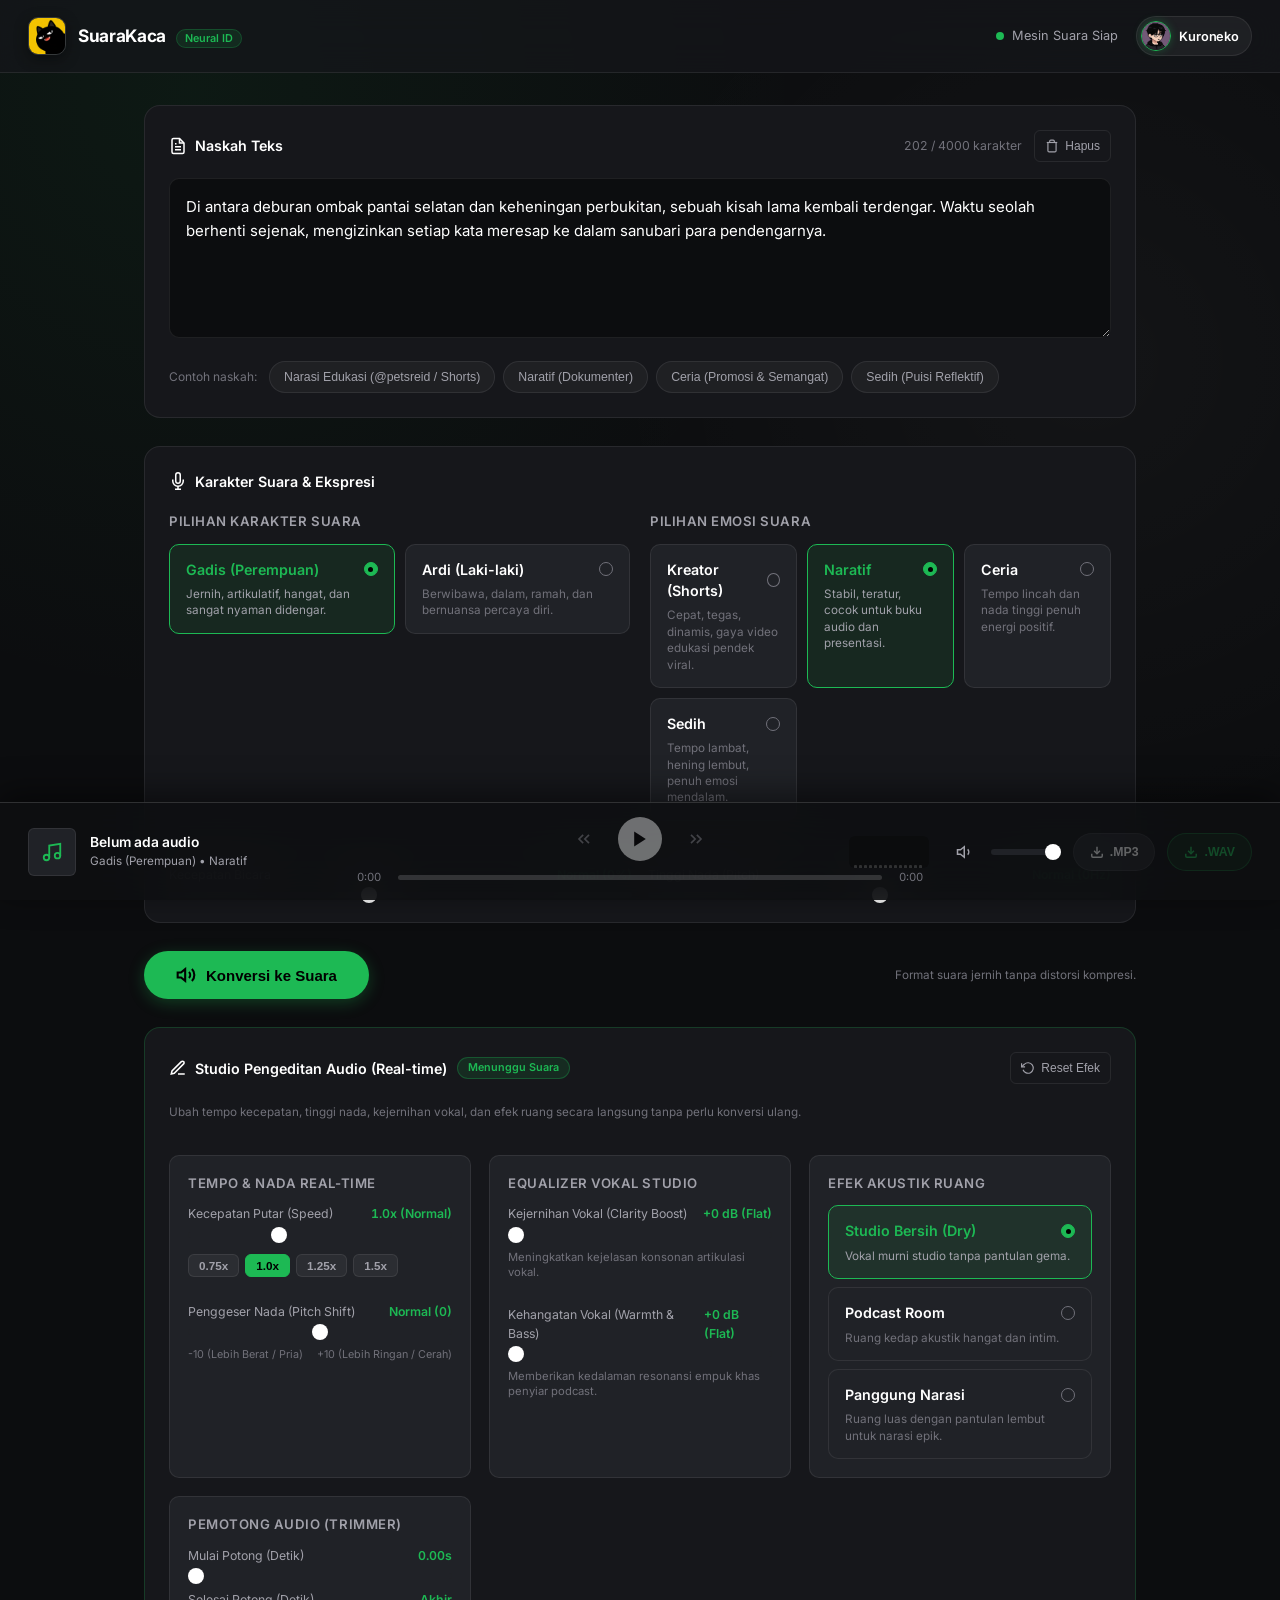
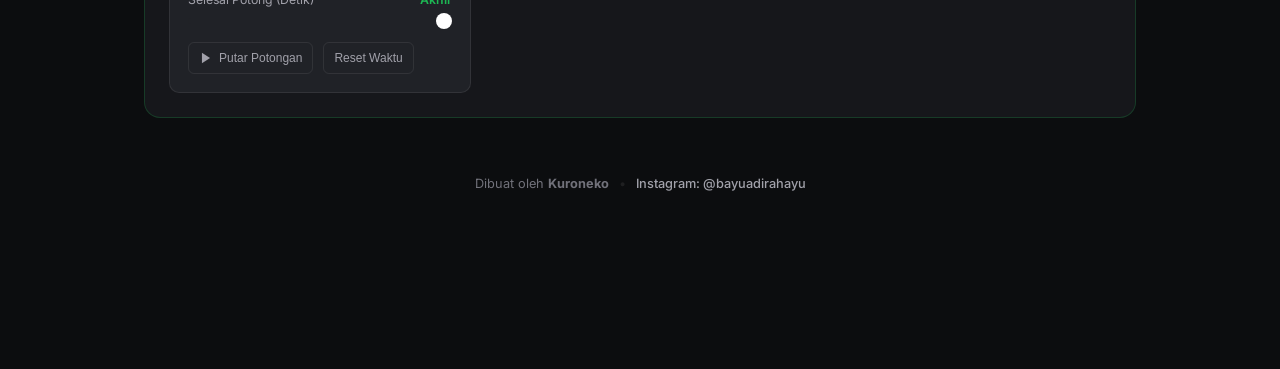
==== commit 2a4ba2e4: "feat: add Kreator (Shorts/Reels) narration tone for fast educational video style" ====
--- a/index.html
+++ b/index.html
@@ -129,6 +129,9 @@
       <!-- Quick Preset Examples -->
       <div class="presets-bar">
         <span class="presets-label">Contoh naskah:</span>
+        <button type="button" class="chip-btn" data-preset="kreator">
+          Narasi Edukasi (@petsreid / Shorts)
+        </button>
         <button type="button" class="chip-btn" data-preset="naratif">
           Naratif (Dokumenter)
         </button>
@@ -182,6 +185,14 @@
         <div class="control-group">
           <span class="group-title">Pilihan Emosi Suara</span>
           <div class="selector-row" role="radiogroup" aria-label="Pilihan Emosi Suara">
+            <!-- Kreator (Shorts / Reels) -->
+            <div class="selectable-card" data-tone="kreator" tabindex="0" role="radio" aria-checked="false">
+              <div class="card-title-row">
+                <span class="card-title">Kreator (Shorts)</span>
+                <span class="radio-dot" aria-hidden="true"></span>
+              </div>
+              <p class="card-desc">Cepat, tegas, dinamis, gaya video edukasi pendek viral.</p>
+            </div>
             <!-- Naratif -->
             <div class="selectable-card active" data-tone="naratif" tabindex="0" role="radio" aria-checked="true">
               <div class="card-title-row">
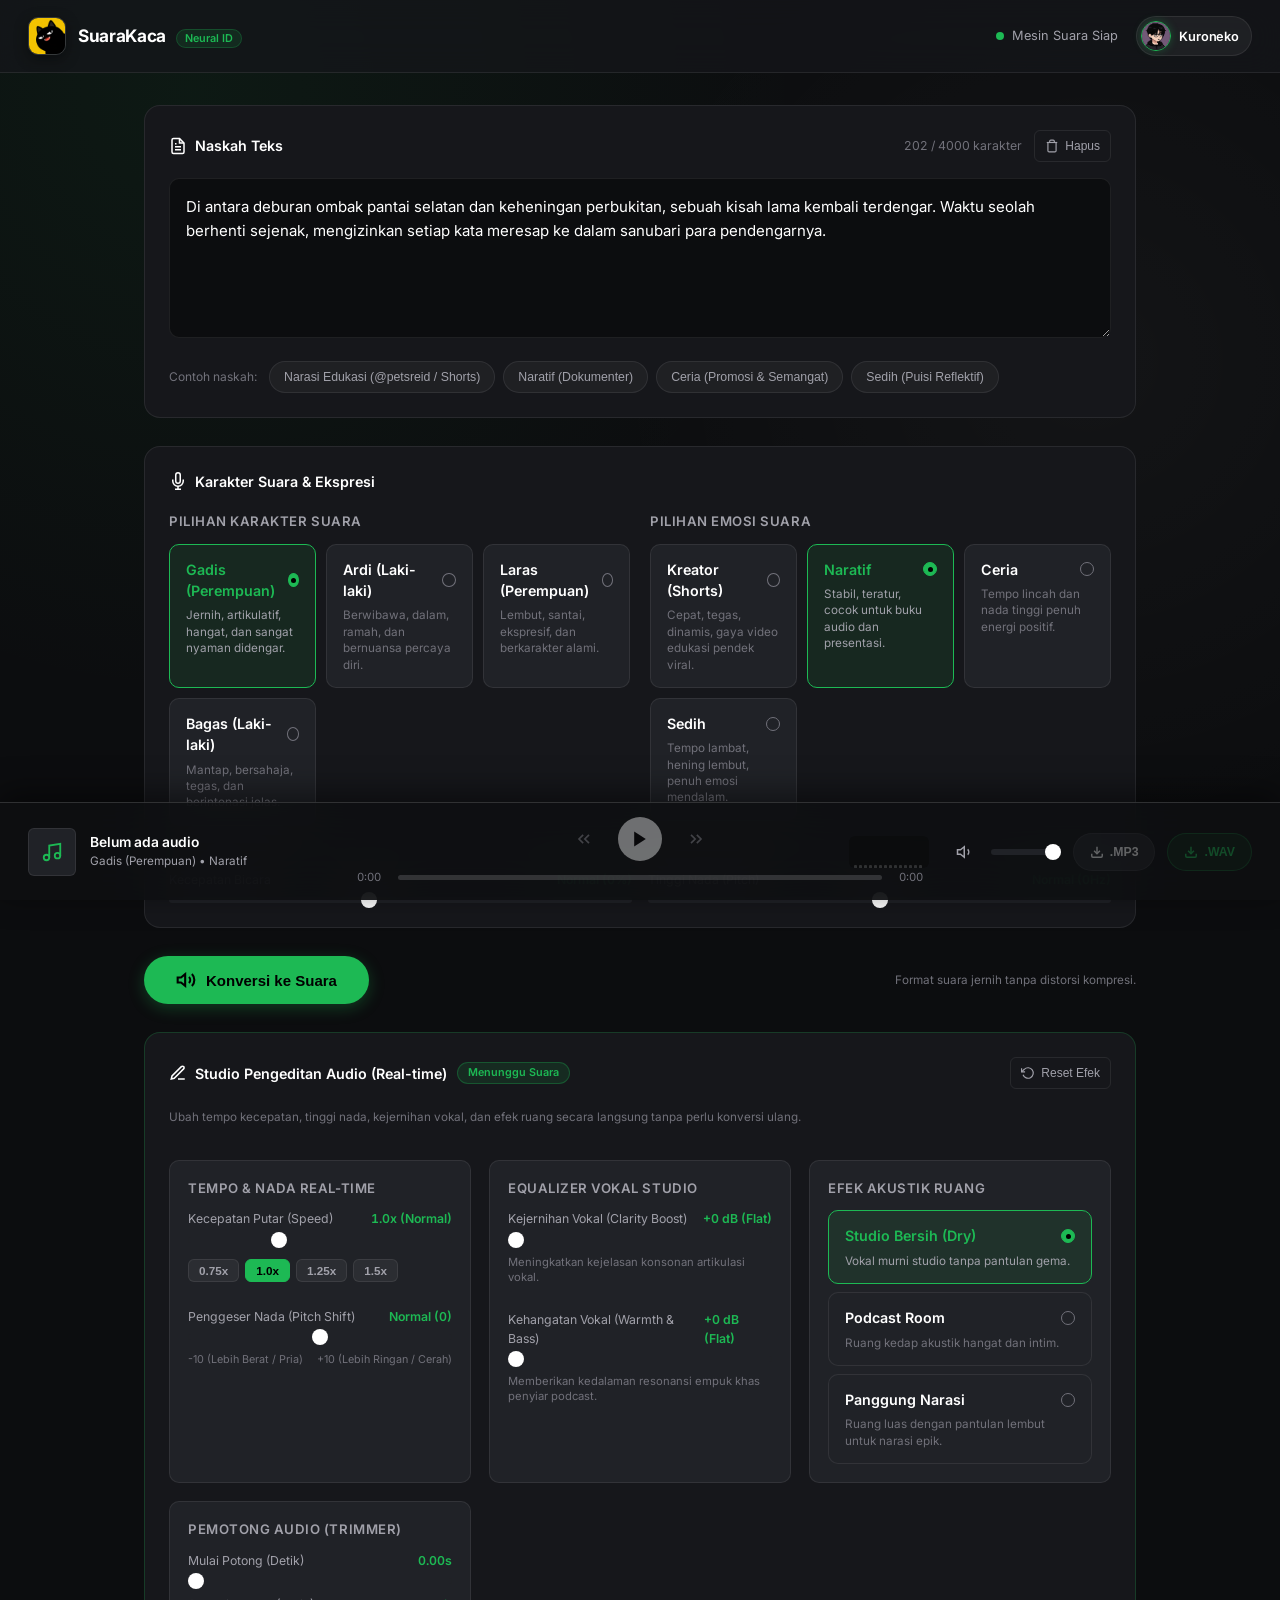
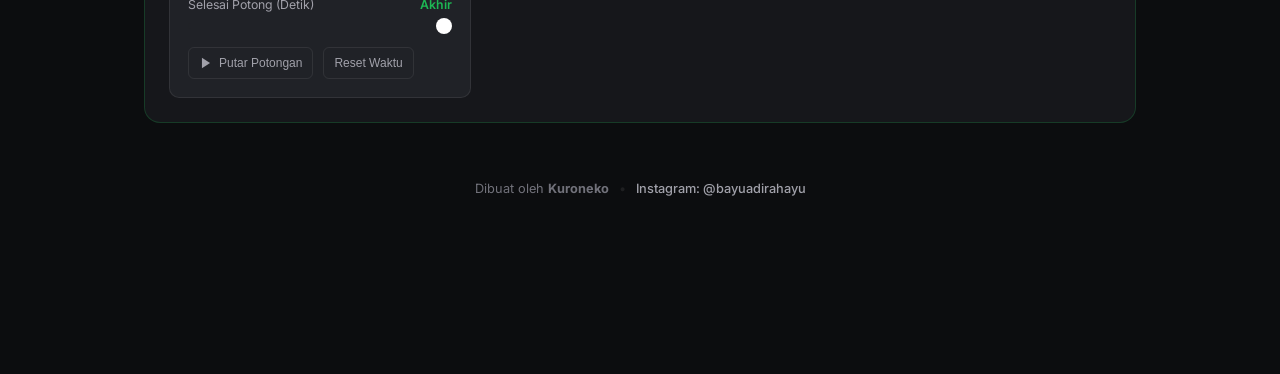
==== commit 23a6cf1f: "feat: add Laras and Bagas voice characters with Gemini and neural persona model" ====
--- a/index.html
+++ b/index.html
@@ -177,6 +177,22 @@
                 <span class="radio-dot" aria-hidden="true"></span>
               </div>
               <p class="card-desc">Berwibawa, dalam, ramah, dan bernuansa percaya diri.</p>
+            </div>
+            <!-- Laras (Female - Studio) -->
+            <div class="selectable-card" data-voice="id-ID-LarasNeural" tabindex="0" role="radio" aria-checked="false">
+              <div class="card-title-row">
+                <span class="card-title">Laras (Perempuan)</span>
+                <span class="radio-dot" aria-hidden="true"></span>
+              </div>
+              <p class="card-desc">Lembut, santai, ekspresif, dan berkarakter alami.</p>
+            </div>
+            <!-- Bagas (Male - Studio) -->
+            <div class="selectable-card" data-voice="id-ID-BagasNeural" tabindex="0" role="radio" aria-checked="false">
+              <div class="card-title-row">
+                <span class="card-title">Bagas (Laki-laki)</span>
+                <span class="radio-dot" aria-hidden="true"></span>
+              </div>
+              <p class="card-desc">Mantap, bersahaja, tegas, dan berintonasi jelas.</p>
             </div>
           </div>
         </div>
